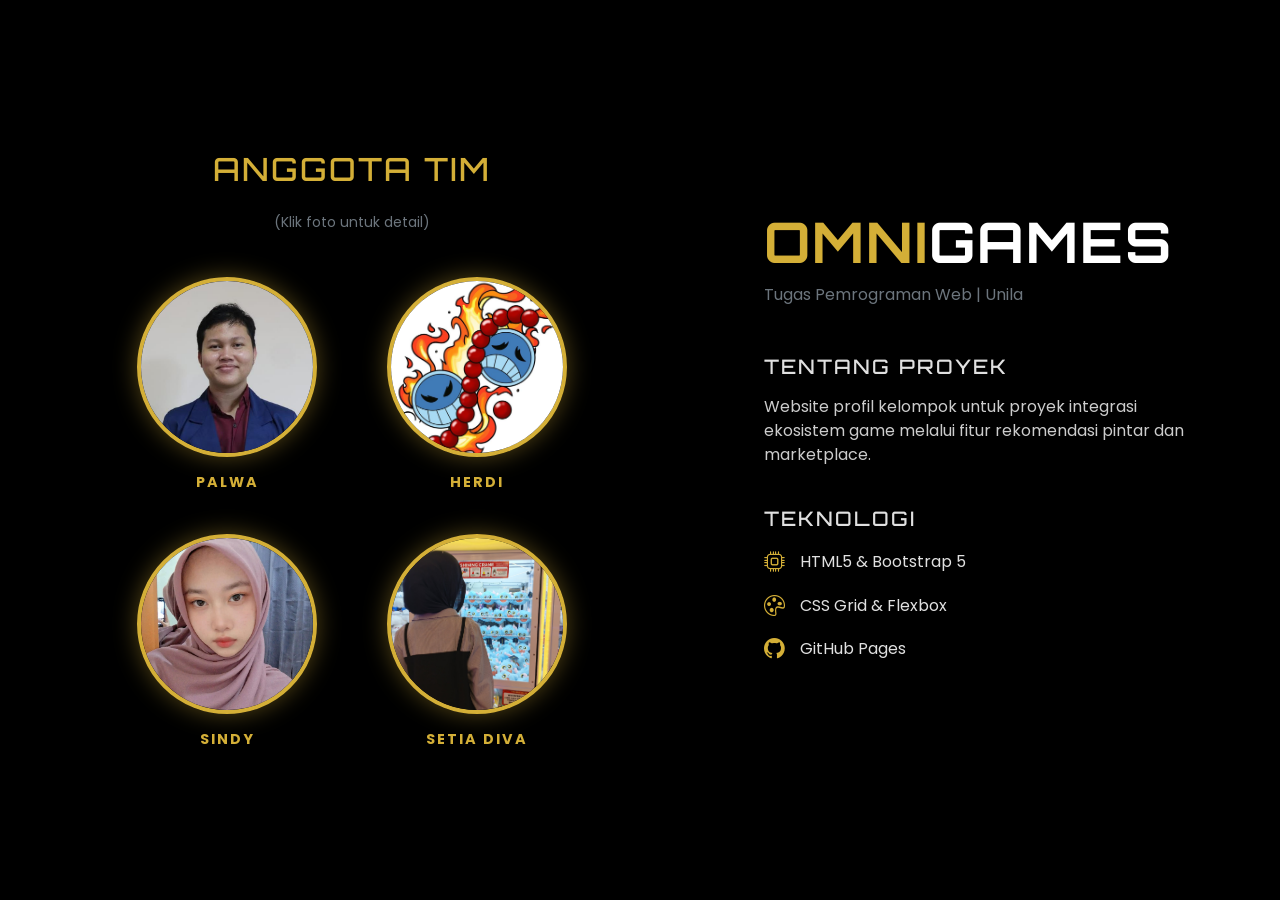
==== index.html @ ad55e886 "Add files via upload tugas web profil" ====
<!doctype html>
<html lang="id">
  <head>
    <meta charset="UTF-8" />
    <meta name="viewport" content="width=device-width, initial-scale=1.0" />
    <title>OMNIGAMES | Team Profile Split</title>

    <link
      href="https://cdn.jsdelivr.net/npm/bootstrap@5.3.0/dist/css/bootstrap.min.css"
      rel="stylesheet"
    />
    <link
      href="https://fonts.googleapis.com/css2?family=Orbitron:wght@400;700&family=Poppins:wght@300;400;600&display=swap"
      rel="stylesheet"
    />
    <link href="https://unpkg.com/aos@2.3.1/dist/aos.css" rel="stylesheet" />
    <link
      rel="stylesheet"
      href="https://cdn.jsdelivr.net/npm/bootstrap-icons@1.11.1/font/bootstrap-icons.css"
    />

    <style>
      :root {
        --primary-gold: #d4af37;
        --light-gold: #fbf1a9;
        --dark-bg: #000000;
        --card-bg: #111111;
        --text-color: #e0e0e0;
      }

      body {
        background-color: var(--dark-bg);
        color: var(--text-color);
        font-family: "Poppins", sans-serif;
        margin: 0;
        overflow-x: hidden;
      }

      h1,
      h2,
      h3,
      h4,
      h5,
      .navbar-brand {
        font-family: "Orbitron", sans-serif;
        text-transform: uppercase;
        letter-spacing: 2px;
        color: var(--primary-gold);
      }

      .split-hero {
        min-height: 100vh;
        display: flex;
        flex-wrap: wrap;
        background:
          linear-gradient(rgba(0, 0, 0, 0.85), rgba(0, 0, 0, 0.85)),
          url("https://images.unsplash.com/photo-1542751371-adc38448a05e?auto=format&fit=crop&w=1350&q=80");
        background-size: cover;
        background-position: center;
      }

      .left-side {
        flex: 1;
        min-width: 55%;
        display: flex;
        flex-direction: column;
        justify-content: center;
        align-items: center;
        padding: 50px 20px;
      }

      .profile-grid {
        display: grid;
        grid-template-columns: repeat(2, 1fr);
        gap: 40px;
        margin-top: 20px;
      }

      .member-box {
        text-align: center;
        width: 210px;
        cursor: pointer;
      }

      .circle-img {
        width: 180px;
        height: 180px;
        border-radius: 50% !important;
        border: 4px solid var(--primary-gold);
        object-fit: cover;
        box-shadow: 0 0 25px rgba(212, 175, 55, 0.4);
        transition: 0.5s cubic-bezier(0.175, 0.885, 0.32, 1.275);
        margin-bottom: 15px;
      }

      .member-box:hover .circle-img {
        transform: scale(1.08);
        box-shadow: 0 0 40px var(--primary-gold);
        border-color: #fff;
      }

      .member-box span {
        display: block;
        font-size: 0.9rem;
        color: var(--primary-gold);
        font-weight: 700;
        letter-spacing: 2px;
      }

      .modal-content {
        background-color: var(--card-bg);
        border: 2px solid var(--primary-gold);
        color: white;
      }
      .modal-header {
        border-bottom: 1px solid rgba(212, 175, 55, 0.3);
      }
      .modal-body img {
        width: 150px;
        height: 150px;
        border-radius: 50%;
        border: 3px solid var(--primary-gold);
        object-fit: cover;
        margin-bottom: 20px;
      }
      .detail-label {
        color: var(--primary-gold);
        font-weight: bold;
        font-family: "Orbitron", sans-serif;
        font-size: 0.8rem;
      }

      .right-side {
        flex: 1;
        min-width: 45%;
        display: flex;
        flex-direction: column;
        justify-content: center;
        padding: 60px;
        background: rgba(0, 0, 0, 0.4);
        backdrop-filter: blur(8px);
      }

      .tech-list {
        list-style: none;
        padding: 0;
      }

      .tech-list li {
        margin-bottom: 12px;
        display: flex;
        align-items: center;
      }

      .tech-list i {
        color: var(--primary-gold);
        margin-right: 15px;
        font-size: 1.3rem;
      }

      @media (max-width: 992px) {
        .left-side,
        .right-side {
          min-width: 100%;
        }
        .circle-img {
          width: 140px;
          height: 140px;
        }
      }
    </style>
  </head>
  <body>
    <section class="split-hero">
      <div class="left-side" data-aos="fade-right">
        <h2 class="mb-4">ANGGOTA TIM</h2>
        <p class="small text-secondary mb-4">(Klik foto untuk detail)</p>
        <div class="profile-grid">
          <div
            class="member-box"
            data-bs-toggle="modal"
            data-bs-target="#modalPalwa"
          >
            <img src="palwa.jpeg" class="circle-img" alt="Palwa" />
            <span>PALWA</span>
          </div>

          <div
            class="member-box"
            data-bs-toggle="modal"
            data-bs-target="#modalHerdi"
          >
            <img src="herdi.jpg" class="circle-img" alt="Herdi" />
            <span>HERDI</span>
          </div>

          <div
            class="member-box"
            data-bs-toggle="modal"
            data-bs-target="#modalSindy"
          >
            <img src="sindy.jpeg" class="circle-img" alt="Sindy" />
            <span>SINDY</span>
          </div>

          <div
            class="member-box"
            data-bs-toggle="modal"
            data-bs-target="#modalSetia"
          >
            <img src="setia.jpeg" class="circle-img" alt="Setia Diva" />
            <span>SETIA DIVA</span>
          </div>
        </div>
      </div>

      <div class="right-side" data-aos="fade-left">
        <h1 class="display-4 fw-bold mb-2">
          OMNI<span style="color: #fff">GAMES</span>
        </h1>
        <p class="text-secondary mb-5">Tugas Pemrograman Web | Unila</p>

        <div class="mb-4">
          <h3 class="h5 mb-3 text-gold">TENTANG PROYEK</h3>
          <p style="font-size: 1rem; color: #ccc">
            Website profil kelompok untuk proyek integrasi ekosistem game
            melalui fitur rekomendasi pintar dan marketplace.
          </p>
        </div>

        <h3 class="h5 mb-3 text-gold">TEKNOLOGI</h3>
        <ul class="tech-list">
          <li><i class="bi bi-cpu"></i> HTML5 & Bootstrap 5</li>
          <li><i class="bi bi-palette"></i> CSS Grid & Flexbox</li>
          <li><i class="bi bi-github"></i> GitHub Pages</li>
        </ul>
      </div>
    </section>

    <div class="modal fade" id="modalHerdi" tabindex="-1" aria-hidden="true">
      <div class="modal-dialog modal-dialog-centered">
        <div class="modal-content">
          <div class="modal-header">
            <h5 class="modal-title">Profil Detail</h5>
            <button
              type="button"
              class="btn-close btn-close-white"
              data-bs-dismiss="modal"
              aria-label="Close"
            ></button>
          </div>
          <div class="modal-body text-center">
            <img src="herdi.jpg" alt="Herdi" />
            <div class="text-start px-4">
              <p><span class="detail-label">NAMA:</span><br />Herdi Irawan</p>
              <p><span class="detail-label">NPM:</span><br />2417051040</p>
              <p><span class="detail-label">HOBI:</span><br />Membaca & Game</p>
              <p><span class="detail-label">ASAL DAERAH:</span><br />Lampung</p>
              <p>
                <span class="detail-label">TANGGAL LAHIR:</span><br />
                09 November 2005
              </p>
            </div>
          </div>
        </div>
      </div>
    </div>

    <div class="modal fade" id="modalPalwa" tabindex="-1" aria-hidden="true">
      <div class="modal-dialog modal-dialog-centered">
        <div class="modal-content">
          <div class="modal-header">
            <h5 class="modal-title">Profil Detail</h5>
            <button
              type="button"
              class="btn-close btn-close-white"
              data-bs-dismiss="modal"
              aria-label="Close"
            ></button>
          </div>
          <div class="modal-body text-center">
            <img src="palwa.jpeg" alt="Palwa" />
            <div class="text-start px-4">
              <p>
                <span class="detail-label">NAMA:</span><br />Palwa Abiyyu Jaya
              </p>
              <p><span class="detail-label">NPM:</span><br />2417051002</p>
              <p><span class="detail-label">HOBI:</span><br />Gaming</p>
              <p><span class="detail-label">ASAL DAERAH:</span><br />Lampung</p>
              <p>
                <span class="detail-label">TANGGAL LAHIR:</span><br />-- Isi
                Sendiri --
              </p>
            </div>
          </div>
        </div>
      </div>
    </div>

    <div class="modal fade" id="modalSindy" tabindex="-1" aria-hidden="true">
      <div class="modal-dialog modal-dialog-centered">
        <div class="modal-content">
          <div class="modal-header">
            <h5 class="modal-title">Profil Detail</h5>
            <button
              type="button"
              class="btn-close btn-close-white"
              data-bs-dismiss="modal"
              aria-label="Close"
            ></button>
          </div>
          <div class="modal-body text-center">
            <img src="sindy.jpeg" alt="Sindy" />
            <div class="text-start px-4">
              <p>
                <span class="detail-label">NAMA:</span><br />Sindy Meylinda Sari
              </p>
              <p><span class="detail-label">NPM:</span><br />2417051028</p>
              <p><span class="detail-label">HOBI:</span><br />Desain</p>
              <p><span class="detail-label">ASAL DAERAH:</span><br />Lampung</p>
              <p>
                <span class="detail-label">TANGGAL LAHIR:</span><br />-- Isi
                Sendiri --
              </p>
            </div>
          </div>
        </div>
      </div>
    </div>

    <div class="modal fade" id="modalSetia" tabindex="-1" aria-hidden="true">
      <div class="modal-dialog modal-dialog-centered">
        <div class="modal-content">
          <div class="modal-header">
            <h5 class="modal-title">Profil Detail</h5>
            <button
              type="button"
              class="btn-close btn-close-white"
              data-bs-dismiss="modal"
              aria-label="Close"
            ></button>
          </div>
          <div class="modal-body text-center">
            <img src="setia.jpeg" alt="Setia Diva" />
            <div class="text-start px-4">
              <p>
                <span class="detail-label">NAMA:</span><br />Setia Diva Erlandi
              </p>
              <p><span class="detail-label">NPM:</span><br />2417051072</p>
              <p><span class="detail-label">HOBI:</span><br />Analisis</p>
              <p><span class="detail-label">ASAL DAERAH:</span><br />Lampung</p>
              <p>
                <span class="detail-label">TANGGAL LAHIR:</span><br />-- Isi
                Sendiri --
              </p>
            </div>
          </div>
        </div>
      </div>
    </div>

    <script src="https://cdn.jsdelivr.net/npm/bootstrap@5.3.0/dist/js/bootstrap.bundle.min.js"></script>
    <script src="https://unpkg.com/aos@2.3.1/dist/aos.js"></script>
    <script>
      AOS.init({ duration: 1000, once: true });
    </script>
  </body>
</html>
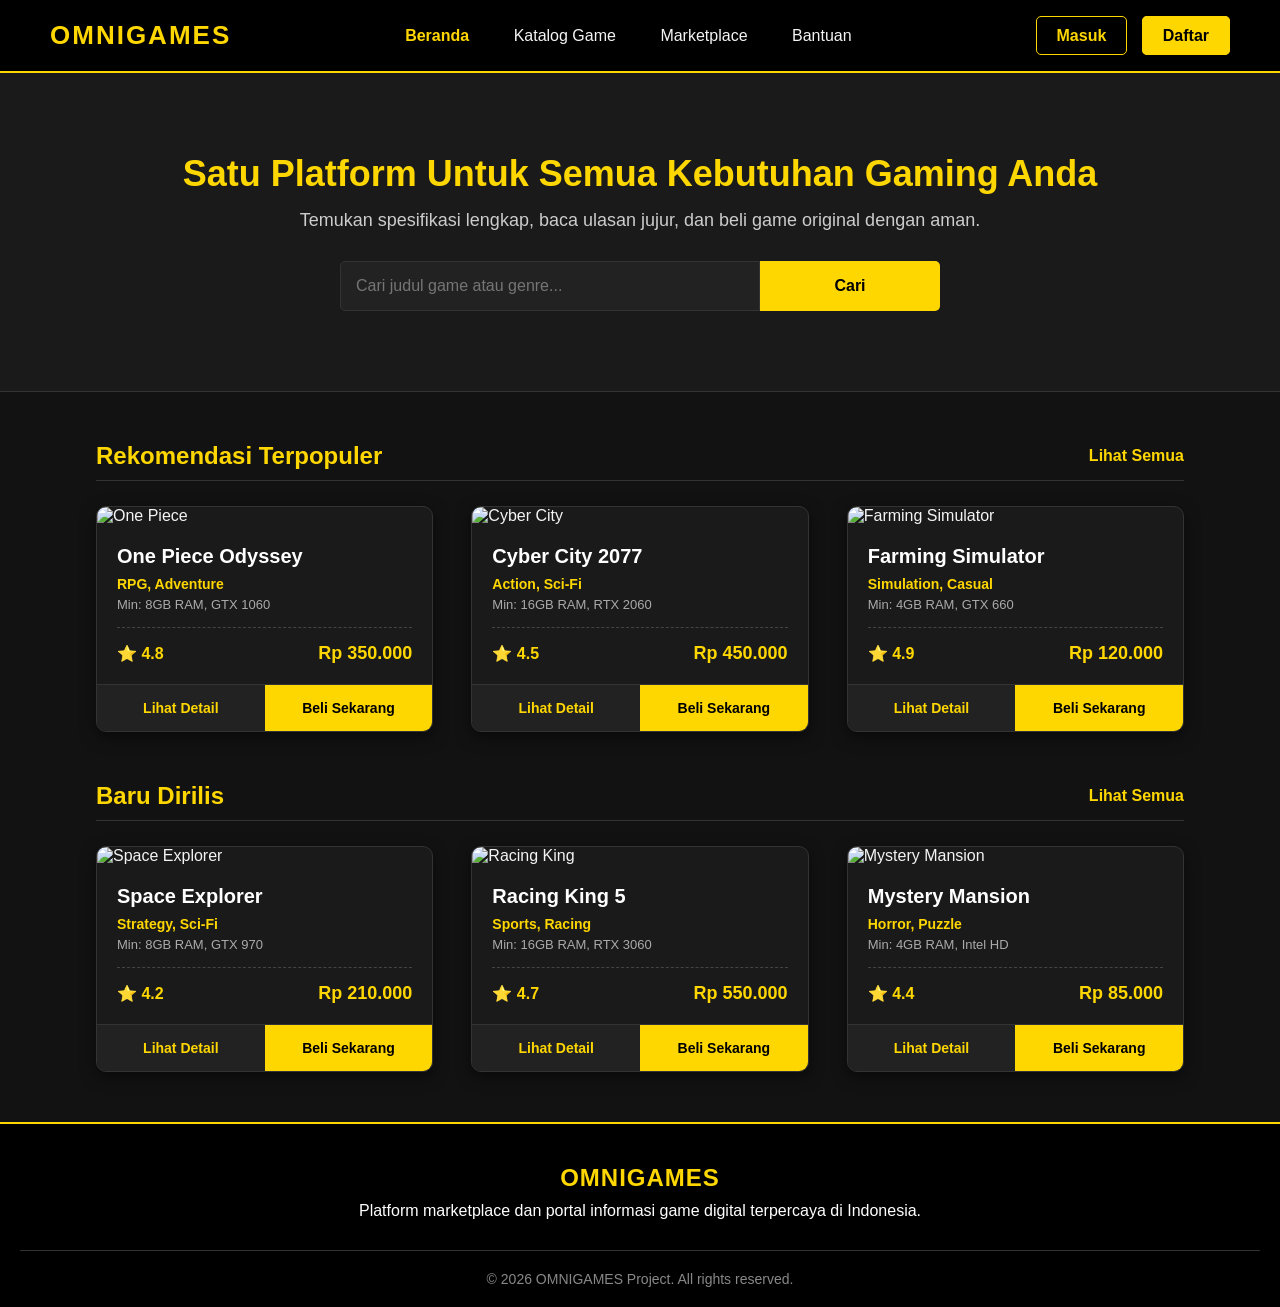
==== commit ebbe544a: "index" ====
--- a/index.html
+++ b/index.html
@@ -1,368 +1,195 @@
-<!doctype html>
-<html lang="id">
-  <head>
-    <meta charset="UTF-8" />
-    <meta name="viewport" content="width=device-width, initial-scale=1.0" />
-    <title>OMNIGAMES | Team Profile Split</title>
-
-    <link
-      href="https://cdn.jsdelivr.net/npm/bootstrap@5.3.0/dist/css/bootstrap.min.css"
-      rel="stylesheet"
-    />
-    <link
-      href="https://fonts.googleapis.com/css2?family=Orbitron:wght@400;700&family=Poppins:wght@300;400;600&display=swap"
-      rel="stylesheet"
-    />
-    <link href="https://unpkg.com/aos@2.3.1/dist/aos.css" rel="stylesheet" />
-    <link
-      rel="stylesheet"
-      href="https://cdn.jsdelivr.net/npm/bootstrap-icons@1.11.1/font/bootstrap-icons.css"
-    />
-
-    <style>
-      :root {
-        --primary-gold: #d4af37;
-        --light-gold: #fbf1a9;
-        --dark-bg: #000000;
-        --card-bg: #111111;
-        --text-color: #e0e0e0;
-      }
-
-      body {
-        background-color: var(--dark-bg);
-        color: var(--text-color);
-        font-family: "Poppins", sans-serif;
-        margin: 0;
-        overflow-x: hidden;
-      }
-
-      h1,
-      h2,
-      h3,
-      h4,
-      h5,
-      .navbar-brand {
-        font-family: "Orbitron", sans-serif;
-        text-transform: uppercase;
-        letter-spacing: 2px;
-        color: var(--primary-gold);
-      }
-
-      .split-hero {
-        min-height: 100vh;
-        display: flex;
-        flex-wrap: wrap;
-        background:
-          linear-gradient(rgba(0, 0, 0, 0.85), rgba(0, 0, 0, 0.85)),
-          url("https://images.unsplash.com/photo-1542751371-adc38448a05e?auto=format&fit=crop&w=1350&q=80");
-        background-size: cover;
-        background-position: center;
-      }
-
-      .left-side {
-        flex: 1;
-        min-width: 55%;
-        display: flex;
-        flex-direction: column;
-        justify-content: center;
-        align-items: center;
-        padding: 50px 20px;
-      }
-
-      .profile-grid {
-        display: grid;
-        grid-template-columns: repeat(2, 1fr);
-        gap: 40px;
-        margin-top: 20px;
-      }
-
-      .member-box {
-        text-align: center;
-        width: 210px;
-        cursor: pointer;
-      }
-
-      .circle-img {
-        width: 180px;
-        height: 180px;
-        border-radius: 50% !important;
-        border: 4px solid var(--primary-gold);
-        object-fit: cover;
-        box-shadow: 0 0 25px rgba(212, 175, 55, 0.4);
-        transition: 0.5s cubic-bezier(0.175, 0.885, 0.32, 1.275);
-        margin-bottom: 15px;
-      }
-
-      .member-box:hover .circle-img {
-        transform: scale(1.08);
-        box-shadow: 0 0 40px var(--primary-gold);
-        border-color: #fff;
-      }
-
-      .member-box span {
-        display: block;
-        font-size: 0.9rem;
-        color: var(--primary-gold);
-        font-weight: 700;
-        letter-spacing: 2px;
-      }
-
-      .modal-content {
-        background-color: var(--card-bg);
-        border: 2px solid var(--primary-gold);
-        color: white;
-      }
-      .modal-header {
-        border-bottom: 1px solid rgba(212, 175, 55, 0.3);
-      }
-      .modal-body img {
-        width: 150px;
-        height: 150px;
-        border-radius: 50%;
-        border: 3px solid var(--primary-gold);
-        object-fit: cover;
-        margin-bottom: 20px;
-      }
-      .detail-label {
-        color: var(--primary-gold);
-        font-weight: bold;
-        font-family: "Orbitron", sans-serif;
-        font-size: 0.8rem;
-      }
-
-      .right-side {
-        flex: 1;
-        min-width: 45%;
-        display: flex;
-        flex-direction: column;
-        justify-content: center;
-        padding: 60px;
-        background: rgba(0, 0, 0, 0.4);
-        backdrop-filter: blur(8px);
-      }
-
-      .tech-list {
-        list-style: none;
-        padding: 0;
-      }
-
-      .tech-list li {
-        margin-bottom: 12px;
-        display: flex;
-        align-items: center;
-      }
-
-      .tech-list i {
-        color: var(--primary-gold);
-        margin-right: 15px;
-        font-size: 1.3rem;
-      }
-
-      @media (max-width: 992px) {
-        .left-side,
-        .right-side {
-          min-width: 100%;
-        }
-        .circle-img {
-          width: 140px;
-          height: 140px;
-        }
-      }
-    </style>
-  </head>
-  <body>
-    <section class="split-hero">
-      <div class="left-side" data-aos="fade-right">
-        <h2 class="mb-4">ANGGOTA TIM</h2>
-        <p class="small text-secondary mb-4">(Klik foto untuk detail)</p>
-        <div class="profile-grid">
-          <div
-            class="member-box"
-            data-bs-toggle="modal"
-            data-bs-target="#modalPalwa"
-          >
-            <img src="palwa.jpeg" class="circle-img" alt="Palwa" />
-            <span>PALWA</span>
-          </div>
-
-          <div
-            class="member-box"
-            data-bs-toggle="modal"
-            data-bs-target="#modalHerdi"
-          >
-            <img src="herdi.jpg" class="circle-img" alt="Herdi" />
-            <span>HERDI</span>
-          </div>
-
-          <div
-            class="member-box"
-            data-bs-toggle="modal"
-            data-bs-target="#modalSindy"
-          >
-            <img src="sindy.jpeg" class="circle-img" alt="Sindy" />
-            <span>SINDY</span>
-          </div>
-
-          <div
-            class="member-box"
-            data-bs-toggle="modal"
-            data-bs-target="#modalSetia"
-          >
-            <img src="setia.jpeg" class="circle-img" alt="Setia Diva" />
-            <span>SETIA DIVA</span>
-          </div>
-        </div>
-      </div>
-
-      <div class="right-side" data-aos="fade-left">
-        <h1 class="display-4 fw-bold mb-2">
-          OMNI<span style="color: #fff">GAMES</span>
-        </h1>
-        <p class="text-secondary mb-5">Tugas Pemrograman Web | Unila</p>
-
-        <div class="mb-4">
-          <h3 class="h5 mb-3 text-gold">TENTANG PROYEK</h3>
-          <p style="font-size: 1rem; color: #ccc">
-            Website profil kelompok untuk proyek integrasi ekosistem game
-            melalui fitur rekomendasi pintar dan marketplace.
-          </p>
-        </div>
-
-        <h3 class="h5 mb-3 text-gold">TEKNOLOGI</h3>
-        <ul class="tech-list">
-          <li><i class="bi bi-cpu"></i> HTML5 & Bootstrap 5</li>
-          <li><i class="bi bi-palette"></i> CSS Grid & Flexbox</li>
-          <li><i class="bi bi-github"></i> GitHub Pages</li>
-        </ul>
-      </div>
-    </section>
-
-    <div class="modal fade" id="modalHerdi" tabindex="-1" aria-hidden="true">
-      <div class="modal-dialog modal-dialog-centered">
-        <div class="modal-content">
-          <div class="modal-header">
-            <h5 class="modal-title">Profil Detail</h5>
-            <button
-              type="button"
-              class="btn-close btn-close-white"
-              data-bs-dismiss="modal"
-              aria-label="Close"
-            ></button>
-          </div>
-          <div class="modal-body text-center">
-            <img src="herdi.jpg" alt="Herdi" />
-            <div class="text-start px-4">
-              <p><span class="detail-label">NAMA:</span><br />Herdi Irawan</p>
-              <p><span class="detail-label">NPM:</span><br />2417051040</p>
-              <p><span class="detail-label">HOBI:</span><br />Membaca & Game</p>
-              <p><span class="detail-label">ASAL DAERAH:</span><br />Lampung</p>
-              <p>
-                <span class="detail-label">TANGGAL LAHIR:</span><br />
-                09 November 2005
-              </p>
-            </div>
-          </div>
-        </div>
-      </div>
-    </div>
-
-    <div class="modal fade" id="modalPalwa" tabindex="-1" aria-hidden="true">
-      <div class="modal-dialog modal-dialog-centered">
-        <div class="modal-content">
-          <div class="modal-header">
-            <h5 class="modal-title">Profil Detail</h5>
-            <button
-              type="button"
-              class="btn-close btn-close-white"
-              data-bs-dismiss="modal"
-              aria-label="Close"
-            ></button>
-          </div>
-          <div class="modal-body text-center">
-            <img src="palwa.jpeg" alt="Palwa" />
-            <div class="text-start px-4">
-              <p>
-                <span class="detail-label">NAMA:</span><br />Palwa Abiyyu Jaya
-              </p>
-              <p><span class="detail-label">NPM:</span><br />2417051002</p>
-              <p><span class="detail-label">HOBI:</span><br />Gaming</p>
-              <p><span class="detail-label">ASAL DAERAH:</span><br />Lampung</p>
-              <p>
-                <span class="detail-label">TANGGAL LAHIR:</span><br />-- Isi
-                Sendiri --
-              </p>
-            </div>
-          </div>
-        </div>
-      </div>
-    </div>
-
-    <div class="modal fade" id="modalSindy" tabindex="-1" aria-hidden="true">
-      <div class="modal-dialog modal-dialog-centered">
-        <div class="modal-content">
-          <div class="modal-header">
-            <h5 class="modal-title">Profil Detail</h5>
-            <button
-              type="button"
-              class="btn-close btn-close-white"
-              data-bs-dismiss="modal"
-              aria-label="Close"
-            ></button>
-          </div>
-          <div class="modal-body text-center">
-            <img src="sindy.jpeg" alt="Sindy" />
-            <div class="text-start px-4">
-              <p>
-                <span class="detail-label">NAMA:</span><br />Sindy Meylinda Sari
-              </p>
-              <p><span class="detail-label">NPM:</span><br />2417051028</p>
-              <p><span class="detail-label">HOBI:</span><br />Desain</p>
-              <p><span class="detail-label">ASAL DAERAH:</span><br />Lampung</p>
-              <p>
-                <span class="detail-label">TANGGAL LAHIR:</span><br />-- Isi
-                Sendiri --
-              </p>
-            </div>
-          </div>
-        </div>
-      </div>
-    </div>
-
-    <div class="modal fade" id="modalSetia" tabindex="-1" aria-hidden="true">
-      <div class="modal-dialog modal-dialog-centered">
-        <div class="modal-content">
-          <div class="modal-header">
-            <h5 class="modal-title">Profil Detail</h5>
-            <button
-              type="button"
-              class="btn-close btn-close-white"
-              data-bs-dismiss="modal"
-              aria-label="Close"
-            ></button>
-          </div>
-          <div class="modal-body text-center">
-            <img src="setia.jpeg" alt="Setia Diva" />
-            <div class="text-start px-4">
-              <p>
-                <span class="detail-label">NAMA:</span><br />Setia Diva Erlandi
-              </p>
-              <p><span class="detail-label">NPM:</span><br />2417051072</p>
-              <p><span class="detail-label">HOBI:</span><br />Analisis</p>
-              <p><span class="detail-label">ASAL DAERAH:</span><br />Lampung</p>
-              <p>
-                <span class="detail-label">TANGGAL LAHIR:</span><br />-- Isi
-                Sendiri --
-              </p>
-            </div>
-          </div>
-        </div>
-      </div>
-    </div>
-
-    <script src="https://cdn.jsdelivr.net/npm/bootstrap@5.3.0/dist/js/bootstrap.bundle.min.js"></script>
-    <script src="https://unpkg.com/aos@2.3.1/dist/aos.js"></script>
-    <script>
-      AOS.init({ duration: 1000, once: true });
-    </script>
-  </body>
-</html>
+<!doctype html>
+<html lang="id">
+  <head>
+    <meta charset="UTF-8" />
+    <meta name="viewport" content="width=device-width, initial-scale=1.0" />
+    <title>OMNIGAMES - Platform Game Digital</title>
+    <link rel="stylesheet" href="../css/style.css" />
+  </head>
+  <body>
+    <header class="header">
+      <div class="logo">
+        <h1>OMNIGAMES</h1>
+      </div>
+      <nav class="navbar">
+        <a href="index.html" style="color: #ffd700; font-weight: bold"
+          >Beranda</a
+        >
+        <a href="katalog.html">Katalog Game</a>
+        <a href="marketplace.html">Marketplace</a>
+        <a href="bantuan.html">Bantuan</a>
+      </nav>
+      <div class="user-menu">
+        <a href="masuk.html" class="btn-login">Masuk</a>
+        <a href="daftar.html" class="btn-register">Daftar</a>
+      </div>
+    </header>
+
+    <section class="banner">
+      <h2>Satu Platform Untuk Semua Kebutuhan Gaming Anda</h2>
+      <p>
+        Temukan spesifikasi lengkap, baca ulasan jujur, dan beli game original
+        dengan aman.
+      </p>
+      <div class="search-box">
+        <input type="text" placeholder="Cari judul game atau genre..." />
+        <button class="btn-search">Cari</button>
+      </div>
+    </section>
+
+    <main class="container">
+      <div class="section-header">
+        <h3>Rekomendasi Terpopuler</h3>
+        <a href="katalog.html" class="view-all">Lihat Semua</a>
+      </div>
+
+      <div class="game-grid">
+        <div class="game-card">
+          <img
+            src="https://via.placeholder.com/400x200?text=One+Piece+Odyssey"
+            alt="One Piece"
+            class="game-img"
+          />
+          <div class="game-body">
+            <h4>One Piece Odyssey</h4>
+            <p class="genre">RPG, Adventure</p>
+            <p class="specs">Min: 8GB RAM, GTX 1060</p>
+            <div class="rating-price">
+              <span class="rating">⭐ 4.8</span>
+              <span class="price">Rp 350.000</span>
+            </div>
+          </div>
+          <div class="game-footer">
+            <a href="detail.html" class="btn-detail">Lihat Detail</a>
+            <a href="marketplace.html" class="btn-buy">Beli Sekarang</a>
+          </div>
+        </div>
+
+        <div class="game-card">
+          <img
+            src="https://via.placeholder.com/400x200?text=Cyber+City+2077"
+            alt="Cyber City"
+            class="game-img"
+          />
+          <div class="game-body">
+            <h4>Cyber City 2077</h4>
+            <p class="genre">Action, Sci-Fi</p>
+            <p class="specs">Min: 16GB RAM, RTX 2060</p>
+            <div class="rating-price">
+              <span class="rating">⭐ 4.5</span>
+              <span class="price">Rp 450.000</span>
+            </div>
+          </div>
+          <div class="game-footer">
+            <a href="detail.html" class="btn-detail">Lihat Detail</a>
+            <a href="marketplace.html" class="btn-buy">Beli Sekarang</a>
+          </div>
+        </div>
+
+        <div class="game-card">
+          <img
+            src="https://via.placeholder.com/400x200?text=Farming+Simulator"
+            alt="Farming Simulator"
+            class="game-img"
+          />
+          <div class="game-body">
+            <h4>Farming Simulator</h4>
+            <p class="genre">Simulation, Casual</p>
+            <p class="specs">Min: 4GB RAM, GTX 660</p>
+            <div class="rating-price">
+              <span class="rating">⭐ 4.9</span>
+              <span class="price">Rp 120.000</span>
+            </div>
+          </div>
+          <div class="game-footer">
+            <a href="detail.html" class="btn-detail">Lihat Detail</a>
+            <a href="marketplace.html" class="btn-buy">Beli Sekarang</a>
+          </div>
+        </div>
+      </div>
+
+      <div class="section-header">
+        <h3>Baru Dirilis</h3>
+        <a href="katalog.html" class="view-all">Lihat Semua</a>
+      </div>
+
+      <div class="game-grid">
+        <div class="game-card">
+          <img
+            src="https://via.placeholder.com/400x200?text=Space+Explorer"
+            alt="Space Explorer"
+            class="game-img"
+          />
+          <div class="game-body">
+            <h4>Space Explorer</h4>
+            <p class="genre">Strategy, Sci-Fi</p>
+            <p class="specs">Min: 8GB RAM, GTX 970</p>
+            <div class="rating-price">
+              <span class="rating">⭐ 4.2</span>
+              <span class="price">Rp 210.000</span>
+            </div>
+          </div>
+          <div class="game-footer">
+            <a href="detail.html" class="btn-detail">Lihat Detail</a>
+            <a href="marketplace.html" class="btn-buy">Beli Sekarang</a>
+          </div>
+        </div>
+
+        <div class="game-card">
+          <img
+            src="https://via.placeholder.com/400x200?text=Racing+King"
+            alt="Racing King"
+            class="game-img"
+          />
+          <div class="game-body">
+            <h4>Racing King 5</h4>
+            <p class="genre">Sports, Racing</p>
+            <p class="specs">Min: 16GB RAM, RTX 3060</p>
+            <div class="rating-price">
+              <span class="rating">⭐ 4.7</span>
+              <span class="price">Rp 550.000</span>
+            </div>
+          </div>
+          <div class="game-footer">
+            <a href="detail.html" class="btn-detail">Lihat Detail</a>
+            <a href="marketplace.html" class="btn-buy">Beli Sekarang</a>
+          </div>
+        </div>
+
+        <div class="game-card">
+          <img
+            src="https://via.placeholder.com/400x200?text=Mystery+Mansion"
+            alt="Mystery Mansion"
+            class="game-img"
+          />
+          <div class="game-body">
+            <h4>Mystery Mansion</h4>
+            <p class="genre">Horror, Puzzle</p>
+            <p class="specs">Min: 4GB RAM, Intel HD</p>
+            <div class="rating-price">
+              <span class="rating">⭐ 4.4</span>
+              <span class="price">Rp 85.000</span>
+            </div>
+          </div>
+          <div class="game-footer">
+            <a href="detail.html" class="btn-detail">Lihat Detail</a>
+            <a href="marketplace.html" class="btn-buy">Beli Sekarang</a>
+          </div>
+        </div>
+      </div>
+    </main>
+
+    <footer class="footer">
+      <div class="footer-content">
+        <h3>OMNIGAMES</h3>
+        <p>
+          Platform marketplace dan portal informasi game digital terpercaya di
+          Indonesia.
+        </p>
+      </div>
+      <div class="footer-bottom">
+        <p>&copy; 2026 OMNIGAMES Project. All rights reserved.</p>
+      </div>
+    </footer>
+  </body>
+</html>
--- a/css/style.css
+++ b/css/style.css
@@ -0,0 +1,786 @@
+* {
+  margin: 0;
+  padding: 0;
+  box-sizing: border-box;
+  font-family: "Segoe UI", Tahoma, Geneva, Verdana, sans-serif;
+}
+
+body {
+  background-color: #121212;
+  color: #f4f4f4;
+}
+
+.header {
+  background-color: #000000;
+  color: #ffd700;
+  display: flex;
+  justify-content: space-between;
+  align-items: center;
+  padding: 20px 50px;
+  border-bottom: 2px solid #ffd700;
+  box-shadow: 0 4px 10px rgba(255, 215, 0, 0.1);
+}
+
+.logo h1 {
+  font-size: 26px;
+  letter-spacing: 2px;
+  color: #ffd700;
+}
+
+.navbar a {
+  color: #f4f4f4;
+  text-decoration: none;
+  margin: 0 20px;
+  font-size: 16px;
+  transition: color 0.3s;
+}
+
+.navbar a:hover {
+  color: #ffd700;
+}
+
+.user-menu a {
+  text-decoration: none;
+  padding: 10px 20px;
+  margin-left: 10px;
+  border-radius: 5px;
+  font-weight: bold;
+}
+
+.btn-login {
+  background-color: transparent;
+  color: #ffd700;
+  border: 1px solid #ffd700;
+}
+
+.btn-register {
+  background-color: #ffd700;
+  color: #000000;
+  border: 1px solid #ffd700;
+}
+
+.banner {
+  background-color: #1a1a1a;
+  color: #ffffff;
+  text-align: center;
+  padding: 80px 20px;
+  border-bottom: 1px solid #333333;
+}
+
+.banner h2 {
+  font-size: 36px;
+  margin-bottom: 15px;
+  color: #ffd700;
+}
+
+.banner p {
+  font-size: 18px;
+  margin-bottom: 30px;
+  color: #cccccc;
+}
+
+.search-box {
+  display: flex;
+  justify-content: center;
+  max-width: 600px;
+  margin: 0 auto;
+}
+
+.search-box input {
+  width: 70%;
+  padding: 15px;
+  border: 1px solid #333333;
+  background-color: #222222;
+  color: #ffffff;
+  border-radius: 5px 0 0 5px;
+  font-size: 16px;
+  outline: none;
+}
+
+.btn-search {
+  width: 30%;
+  padding: 15px;
+  background-color: #ffd700;
+  color: #000000;
+  border: none;
+  border-radius: 0 5px 5px 0;
+  font-size: 16px;
+  font-weight: bold;
+  cursor: pointer;
+}
+
+.container {
+  width: 85%;
+  margin: 50px auto;
+}
+
+.section-header {
+  display: flex;
+  justify-content: space-between;
+  align-items: center;
+  margin-bottom: 25px;
+  border-bottom: 1px solid #333333;
+  padding-bottom: 10px;
+}
+
+.section-header h3 {
+  font-size: 24px;
+  color: #ffd700;
+}
+
+.view-all {
+  text-decoration: none;
+  color: #ffd700;
+  font-weight: bold;
+}
+
+.game-grid {
+  display: flex;
+  justify-content: space-between;
+  flex-wrap: wrap;
+  gap: 25px;
+  margin-bottom: 50px;
+}
+
+.game-card {
+  background-color: #1a1a1a;
+  border: 1px solid #333333;
+  border-radius: 10px;
+  width: 31%;
+  overflow: hidden;
+  box-shadow: 0 5px 15px rgba(0, 0, 0, 0.5);
+}
+
+.game-img {
+  width: 100%;
+  height: 180px;
+  object-fit: cover;
+}
+
+.game-body {
+  padding: 20px;
+}
+
+.game-body h4 {
+  font-size: 20px;
+  margin-bottom: 8px;
+  color: #ffffff;
+}
+
+.genre {
+  font-size: 14px;
+  color: #ffd700;
+  font-weight: bold;
+  margin-bottom: 5px;
+}
+
+.specs {
+  font-size: 13px;
+  color: #aaaaaa;
+  margin-bottom: 15px;
+}
+
+.rating-price {
+  display: flex;
+  justify-content: space-between;
+  align-items: center;
+  margin-top: 15px;
+  padding-top: 15px;
+  border-top: 1px dashed #444444;
+}
+
+.rating {
+  font-weight: bold;
+  color: #ffd700;
+}
+
+.price {
+  font-size: 18px;
+  font-weight: bold;
+  color: #ffd700;
+}
+
+.game-footer {
+  display: flex;
+  border-top: 1px solid #333333;
+}
+
+.game-footer a {
+  flex: 1;
+  text-align: center;
+  padding: 15px 0;
+  text-decoration: none;
+  font-weight: bold;
+  font-size: 14px;
+}
+
+.btn-detail {
+  background-color: #222222;
+  color: #ffd700;
+}
+
+.btn-buy {
+  background-color: #ffd700;
+  color: #000000;
+}
+
+.footer {
+  background-color: #000000;
+  color: #ffffff;
+  padding: 40px 20px 20px 20px;
+  margin-top: 50px;
+  border-top: 2px solid #ffd700;
+}
+
+.footer-content {
+  text-align: center;
+  margin-bottom: 30px;
+}
+
+.footer-content h3 {
+  font-size: 24px;
+  color: #ffd700;
+  margin-bottom: 10px;
+  letter-spacing: 1px;
+}
+
+.footer-bottom {
+  text-align: center;
+  border-top: 1px solid #333333;
+  padding-top: 20px;
+  font-size: 14px;
+  color: #888888;
+}
+.catalog-header {
+  background-color: #1a1a1a;
+  padding: 40px 50px;
+  display: flex;
+  justify-content: space-between;
+  align-items: center;
+  border-bottom: 1px solid #333333;
+}
+
+.catalog-header h2 {
+  color: #ffd700;
+  font-size: 32px;
+}
+
+.catalog-filter {
+  display: flex;
+  gap: 15px;
+}
+
+.filter-select {
+  background-color: #222222;
+  color: #ffffff;
+  border: 1px solid #333333;
+  padding: 10px 15px;
+  border-radius: 5px;
+  font-size: 14px;
+  outline: none;
+  cursor: pointer;
+}
+
+.pagination {
+  display: flex;
+  justify-content: center;
+  gap: 10px;
+  margin-top: 20px;
+  margin-bottom: 20px;
+}
+
+.page-btn {
+  background-color: #1a1a1a;
+  color: #f4f4f4;
+  border: 1px solid #333333;
+  padding: 10px 15px;
+  text-decoration: none;
+  border-radius: 5px;
+  font-weight: bold;
+}
+
+.page-btn.active {
+  background-color: #ffd700;
+  color: #000000;
+  border: 1px solid #ffd700;
+}
+.marketplace-layout {
+  display: flex;
+  justify-content: space-between;
+  gap: 30px;
+  align-items: flex-start;
+}
+
+.cart-section {
+  width: 65%;
+  background-color: #1a1a1a;
+  border: 1px solid #333333;
+  border-radius: 10px;
+  padding: 20px;
+}
+
+.cart-item {
+  display: flex;
+  align-items: center;
+  border-bottom: 1px solid #333333;
+  padding-bottom: 15px;
+  margin-bottom: 15px;
+}
+
+.cart-item:last-child {
+  border-bottom: none;
+  margin-bottom: 0;
+  padding-bottom: 0;
+}
+
+.cart-img {
+  width: 120px;
+  height: 70px;
+  object-fit: cover;
+  border-radius: 5px;
+  margin-right: 20px;
+}
+
+.cart-info {
+  flex: 1;
+}
+
+.cart-info h4 {
+  font-size: 18px;
+  color: #ffffff;
+  margin-bottom: 5px;
+}
+
+.cart-category {
+  font-size: 13px;
+  color: #aaaaaa;
+}
+
+.cart-price {
+  text-align: right;
+}
+
+.cart-price p {
+  font-size: 18px;
+  font-weight: bold;
+  color: #ffd700;
+  margin-bottom: 10px;
+}
+
+.btn-remove {
+  color: #ff4d4d;
+  text-decoration: none;
+  font-size: 14px;
+  font-weight: bold;
+}
+
+.checkout-section {
+  width: 35%;
+  background-color: #1a1a1a;
+  border: 1px solid #ffd700;
+  border-radius: 10px;
+  padding: 25px;
+}
+
+.checkout-section h3 {
+  color: #ffd700;
+  font-size: 20px;
+  margin-bottom: 20px;
+  border-bottom: 1px dashed #444444;
+  padding-bottom: 10px;
+}
+
+.summary-row {
+  display: flex;
+  justify-content: space-between;
+  color: #cccccc;
+  font-size: 15px;
+  margin-bottom: 15px;
+}
+
+.summary-total {
+  display: flex;
+  justify-content: space-between;
+  color: #ffffff;
+  font-size: 20px;
+  font-weight: bold;
+  margin-top: 20px;
+  padding-top: 15px;
+  border-top: 1px dashed #444444;
+}
+
+.summary-total span:last-child {
+  color: #ffd700;
+}
+
+.payment-method {
+  margin-top: 25px;
+  margin-bottom: 25px;
+}
+
+.payment-method p {
+  color: #aaaaaa;
+  font-size: 14px;
+  margin-bottom: 10px;
+}
+
+.payment-select {
+  width: 100%;
+  background-color: #222222;
+  color: #ffffff;
+  border: 1px solid #333333;
+  padding: 12px;
+  border-radius: 5px;
+  font-size: 14px;
+  outline: none;
+}
+
+.btn-checkout {
+  display: block;
+  width: 100%;
+  background-color: #ffd700;
+  color: #000000;
+  text-align: center;
+  padding: 15px;
+  text-decoration: none;
+  font-weight: bold;
+  font-size: 16px;
+  border-radius: 5px;
+}
+.help-layout {
+  display: flex;
+  justify-content: space-between;
+  gap: 40px;
+  align-items: flex-start;
+}
+
+.faq-section {
+  width: 55%;
+}
+
+.faq-section h3 {
+  color: #ffd700;
+  margin-bottom: 25px;
+  font-size: 22px;
+}
+
+.faq-item {
+  background-color: #1a1a1a;
+  border: 1px solid #333333;
+  padding: 20px;
+  border-radius: 8px;
+  margin-bottom: 15px;
+}
+
+.faq-question {
+  color: #ffffff;
+  font-size: 16px;
+  margin-bottom: 10px;
+}
+
+.faq-answer {
+  color: #aaaaaa;
+  font-size: 14px;
+  line-height: 1.6;
+}
+
+.contact-section {
+  width: 45%;
+  background-color: #1a1a1a;
+  border: 1px solid #ffd700;
+  padding: 30px;
+  border-radius: 10px;
+}
+
+.contact-section h3 {
+  color: #ffd700;
+  margin-bottom: 20px;
+  font-size: 22px;
+  border-bottom: 1px dashed #444444;
+  padding-bottom: 15px;
+}
+
+.form-group {
+  margin-bottom: 20px;
+}
+
+.form-label {
+  display: block;
+  color: #cccccc;
+  margin-bottom: 8px;
+  font-size: 14px;
+}
+
+.form-control {
+  width: 100%;
+  background-color: #222222;
+  border: 1px solid #333333;
+  color: #ffffff;
+  padding: 12px 15px;
+  border-radius: 5px;
+  font-size: 14px;
+  outline: none;
+  transition: border-color 0.3s;
+}
+
+.form-control:focus {
+  border-color: #ffd700;
+}
+
+textarea.form-control {
+  min-height: 120px;
+  resize: vertical;
+}
+
+.btn-submit {
+  width: 100%;
+  background-color: #ffd700;
+  color: #000000;
+  border: none;
+  padding: 15px;
+  font-size: 16px;
+  font-weight: bold;
+  border-radius: 5px;
+  cursor: pointer;
+  margin-top: 10px;
+}
+.auth-container {
+  display: flex;
+  justify-content: center;
+  align-items: center;
+  min-height: 65vh;
+}
+
+.auth-card {
+  background-color: #1a1a1a;
+  border: 1px solid #ffd700;
+  padding: 40px;
+  border-radius: 10px;
+  width: 100%;
+  max-width: 450px;
+  box-shadow: 0 4px 15px rgba(255, 215, 0, 0.1);
+}
+
+.auth-card h2 {
+  color: #ffd700;
+  text-align: center;
+  margin-bottom: 30px;
+  font-size: 28px;
+}
+
+.btn-auth {
+  width: 100%;
+  background-color: #ffd700;
+  color: #000000;
+  border: none;
+  padding: 15px;
+  font-size: 16px;
+  font-weight: bold;
+  border-radius: 5px;
+  cursor: pointer;
+  margin-top: 15px;
+}
+
+.auth-links {
+  text-align: center;
+  margin-top: 25px;
+  border-top: 1px dashed #333333;
+  padding-top: 20px;
+}
+
+.auth-links a {
+  color: #ffd700;
+  text-decoration: none;
+  font-size: 14px;
+  font-weight: bold;
+}
+
+.auth-links p {
+  color: #cccccc;
+  margin-top: 15px;
+  font-size: 14px;
+}
+
+.detail-header {
+  display: flex;
+  gap: 30px;
+  background-color: #1a1a1a;
+  padding: 30px;
+  border-radius: 10px;
+  border: 1px solid #333333;
+  margin-bottom: 30px;
+}
+
+.detail-img {
+  width: 55%;
+  border-radius: 8px;
+  object-fit: cover;
+}
+
+.detail-info {
+  width: 45%;
+  display: flex;
+  flex-direction: column;
+  justify-content: center;
+}
+
+.detail-info h2 {
+  font-size: 32px;
+  color: #ffd700;
+  margin-bottom: 10px;
+}
+
+.detail-genre {
+  font-size: 16px;
+  color: #aaaaaa;
+  margin-bottom: 20px;
+}
+
+.detail-rating {
+  font-size: 18px;
+  font-weight: bold;
+  color: #ffffff;
+  margin-bottom: 20px;
+}
+
+.detail-price {
+  font-size: 28px;
+  font-weight: bold;
+  color: #ffd700;
+  margin-bottom: 30px;
+}
+
+.btn-buy-large {
+  display: inline-block;
+  background-color: #ffd700;
+  color: #000000;
+  text-align: center;
+  padding: 15px 30px;
+  text-decoration: none;
+  font-weight: bold;
+  font-size: 18px;
+  border-radius: 5px;
+}
+
+.detail-content {
+  display: flex;
+  gap: 30px;
+  margin-bottom: 40px;
+}
+
+.detail-description {
+  width: 60%;
+  background-color: #1a1a1a;
+  padding: 25px;
+  border-radius: 10px;
+  border: 1px solid #333333;
+}
+
+.detail-description h3,
+.detail-specs h3,
+.review-section h3 {
+  color: #ffd700;
+  margin-bottom: 15px;
+  font-size: 22px;
+  border-bottom: 1px dashed #444444;
+  padding-bottom: 10px;
+}
+
+.detail-description p {
+  color: #cccccc;
+  line-height: 1.6;
+  font-size: 15px;
+}
+
+.detail-specs {
+  width: 40%;
+  background-color: #1a1a1a;
+  padding: 25px;
+  border-radius: 10px;
+  border: 1px solid #333333;
+}
+
+.specs-grid {
+  display: flex;
+  flex-direction: column;
+  gap: 20px;
+}
+
+.specs-box h4 {
+  color: #ffffff;
+  margin-bottom: 10px;
+  font-size: 16px;
+}
+
+.specs-box ul {
+  list-style-type: none;
+}
+
+.specs-box ul li {
+  color: #aaaaaa;
+  font-size: 14px;
+  margin-bottom: 5px;
+  padding-left: 10px;
+  border-left: 2px solid #ffd700;
+}
+
+.review-section {
+  background-color: #1a1a1a;
+  padding: 30px;
+  border-radius: 10px;
+  border: 1px solid #333333;
+}
+
+.review-form {
+  background-color: #222222;
+  padding: 20px;
+  border-radius: 8px;
+  margin-bottom: 30px;
+  border: 1px solid #444444;
+}
+
+.review-form h4 {
+  color: #ffffff;
+  margin-bottom: 15px;
+}
+
+.review-form select {
+  margin-bottom: 15px;
+}
+
+.review-list {
+  display: flex;
+  flex-direction: column;
+  gap: 15px;
+}
+
+.review-card {
+  background-color: #222222;
+  padding: 20px;
+  border-radius: 8px;
+  border: 1px solid #333333;
+}
+
+.review-header {
+  display: flex;
+  justify-content: space-between;
+  margin-bottom: 10px;
+}
+
+.review-user {
+  font-weight: bold;
+  color: #ffd700;
+  font-size: 16px;
+}
+
+.review-text {
+  color: #cccccc;
+  font-size: 14px;
+  line-height: 1.5;
+  margin-bottom: 10px;
+}
+
+.review-date {
+  font-size: 12px;
+  color: #777777;
+}
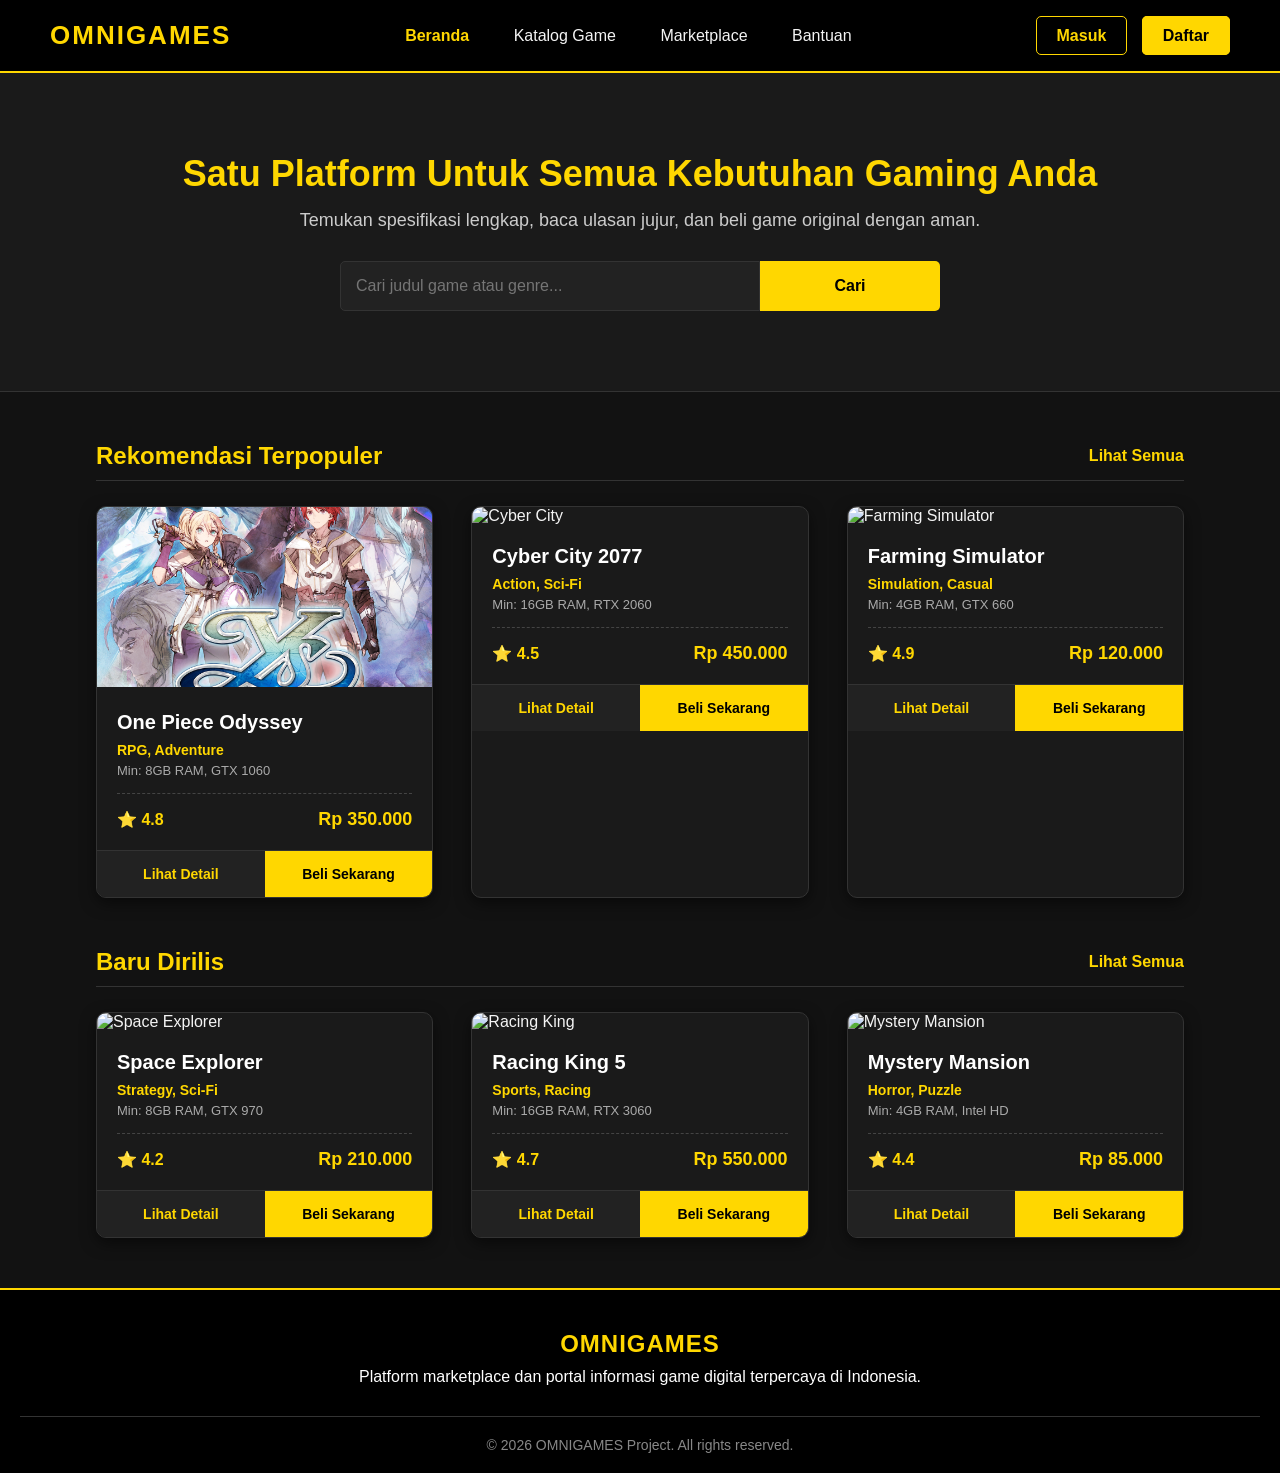
==== commit 607ae8f5: "..." ====
--- a/index.html
+++ b/index.html
@@ -4,7 +4,7 @@
     <meta charset="UTF-8" />
     <meta name="viewport" content="width=device-width, initial-scale=1.0" />
     <title>OMNIGAMES - Platform Game Digital</title>
-    <link rel="stylesheet" href="../css/style.css" />
+    <link rel="stylesheet" href="css/style.css" />
   </head>
   <body>
     <header class="header">
@@ -15,13 +15,13 @@
         <a href="index.html" style="color: #ffd700; font-weight: bold"
           >Beranda</a
         >
-        <a href="katalog.html">Katalog Game</a>
-        <a href="marketplace.html">Marketplace</a>
-        <a href="bantuan.html">Bantuan</a>
+        <a href="html/katalog.html">Katalog Game</a>
+        <a href="html/marketplace.html">Marketplace</a>
+        <a href="html/bantuan.html">Bantuan</a>
       </nav>
       <div class="user-menu">
-        <a href="masuk.html" class="btn-login">Masuk</a>
-        <a href="daftar.html" class="btn-register">Daftar</a>
+        <a href="html/masuk.html" class="btn-login">Masuk</a>
+        <a href="html/daftar.html" class="btn-register">Daftar</a>
       </div>
     </header>
 
@@ -40,16 +40,12 @@
     <main class="container">
       <div class="section-header">
         <h3>Rekomendasi Terpopuler</h3>
-        <a href="katalog.html" class="view-all">Lihat Semua</a>
+        <a href="html/katalog.html" class="view-all">Lihat Semua</a>
       </div>
 
       <div class="game-grid">
         <div class="game-card">
-          <img
-            src="https://via.placeholder.com/400x200?text=One+Piece+Odyssey"
-            alt="One Piece"
-            class="game-img"
-          />
+          <img src="image/ysx.jpg" alt="One Piece Odyssey" class="game-img" />
           <div class="game-body">
             <h4>One Piece Odyssey</h4>
             <p class="genre">RPG, Adventure</p>
@@ -60,8 +56,8 @@
             </div>
           </div>
           <div class="game-footer">
-            <a href="detail.html" class="btn-detail">Lihat Detail</a>
-            <a href="marketplace.html" class="btn-buy">Beli Sekarang</a>
+            <a href="html/detail.html" class="btn-detail">Lihat Detail</a>
+            <a href="html/marketplace.html" class="btn-buy">Beli Sekarang</a>
           </div>
         </div>
 
@@ -81,8 +77,8 @@
             </div>
           </div>
           <div class="game-footer">
-            <a href="detail.html" class="btn-detail">Lihat Detail</a>
-            <a href="marketplace.html" class="btn-buy">Beli Sekarang</a>
+            <a href="html/detail.html" class="btn-detail">Lihat Detail</a>
+            <a href="html/marketplace.html" class="btn-buy">Beli Sekarang</a>
           </div>
         </div>
 
@@ -102,15 +98,15 @@
             </div>
           </div>
           <div class="game-footer">
-            <a href="detail.html" class="btn-detail">Lihat Detail</a>
-            <a href="marketplace.html" class="btn-buy">Beli Sekarang</a>
+            <a href="html/detail.html" class="btn-detail">Lihat Detail</a>
+            <a href="html/marketplace.html" class="btn-buy">Beli Sekarang</a>
           </div>
         </div>
       </div>
 
       <div class="section-header">
         <h3>Baru Dirilis</h3>
-        <a href="katalog.html" class="view-all">Lihat Semua</a>
+        <a href="html/katalog.html" class="view-all">Lihat Semua</a>
       </div>
 
       <div class="game-grid">
@@ -130,8 +126,8 @@
             </div>
           </div>
           <div class="game-footer">
-            <a href="detail.html" class="btn-detail">Lihat Detail</a>
-            <a href="marketplace.html" class="btn-buy">Beli Sekarang</a>
+            <a href="html/detail.html" class="btn-detail">Lihat Detail</a>
+            <a href="html/marketplace.html" class="btn-buy">Beli Sekarang</a>
           </div>
         </div>
 
@@ -151,8 +147,8 @@
             </div>
           </div>
           <div class="game-footer">
-            <a href="detail.html" class="btn-detail">Lihat Detail</a>
-            <a href="marketplace.html" class="btn-buy">Beli Sekarang</a>
+            <a href="html/detail.html" class="btn-detail">Lihat Detail</a>
+            <a href="html/marketplace.html" class="btn-buy">Beli Sekarang</a>
           </div>
         </div>
 
@@ -172,8 +168,8 @@
             </div>
           </div>
           <div class="game-footer">
-            <a href="detail.html" class="btn-detail">Lihat Detail</a>
-            <a href="marketplace.html" class="btn-buy">Beli Sekarang</a>
+            <a href="html/detail.html" class="btn-detail">Lihat Detail</a>
+            <a href="html/marketplace.html" class="btn-buy">Beli Sekarang</a>
           </div>
         </div>
       </div>
